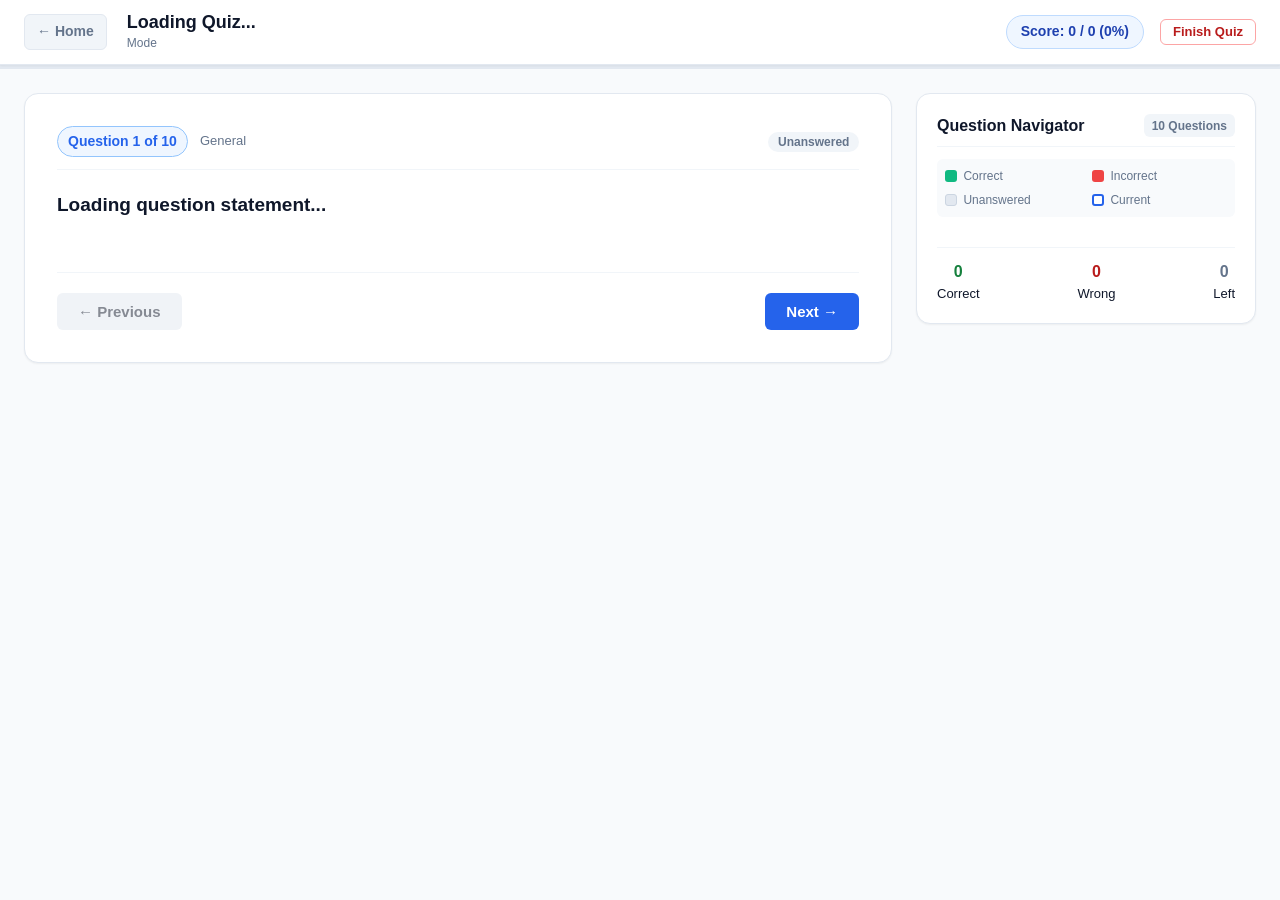
==== templates/quiz.html @ 2254aa16 "Initial commit of NPTEL Quizzer website" ====
<!DOCTYPE html>
<html lang="en">
<head>
  <meta charset="UTF-8">
  <meta name="viewport" content="width=device-width, initial-scale=1.0">
  <title>Quiz Session - NPTEL Quizzer</title>
  <link rel="stylesheet" href="/static/css/style.css">
</head>
<body class="quiz-body">
  <!-- Top Navigation Header -->
  <header class="quiz-header">
    <div class="quiz-header-container">
      <div class="quiz-header-left">
        <a href="/" id="btn-home-link" class="home-link" title="Return to Home">
          &larr; Home
        </a>
        <div class="quiz-title-group">
          <h1 id="quiz-title" class="quiz-title">Loading Quiz...</h1>
          <span id="quiz-subtitle" class="quiz-subtitle">Mode</span>
        </div>
      </div>

      <div class="quiz-header-right">
        <div class="score-chip" title="Live score of evaluated questions">
          Score: <span id="chip-score" class="score-val">0</span> / <span id="chip-total">0</span>
          (<span id="chip-pct">0%</span>)
        </div>
        <button id="btn-finish-early" class="btn btn-sm btn-outline-danger" title="Finish and see results now">
          Finish Quiz
        </button>
      </div>
    </div>
  </header>

  <!-- Progress Bar Container -->
  <div class="progress-bar-wrap">
    <div id="quiz-progress-bar" class="progress-bar-fill" style="width: 0%;"></div>
  </div>

  <main class="quiz-main-container">
    <!-- Active Quiz Area -->
    <div id="active-quiz-view" class="quiz-layout">
      <!-- Left Column: Question Area -->
      <section class="question-panel">
        <div class="question-meta-bar">
          <div class="meta-left">
            <span id="q-counter" class="q-counter-pill">Question 1 of 10</span>
            <span id="q-topic-tag" class="q-topic-tag">General</span>
          </div>
          <div class="meta-right">
            <span id="eval-status-pill" class="status-pill status-unanswered">Unanswered</span>
          </div>
        </div>

        <!-- Question Statement -->
        <div class="question-statement-box">
          <h2 id="q-statement" class="q-statement-text">Loading question statement...</h2>
        </div>

        <!-- Options Container -->
        <div id="options-container" class="options-container">
          <!-- Populated dynamically via JS -->
        </div>

        <!-- Feedback & Explanation Banner -->
        <div id="feedback-banner" class="feedback-banner" style="display: none;">
          <div class="feedback-icon" id="feedback-icon">✓</div>
          <div class="feedback-body">
            <div id="feedback-title" class="feedback-title">Correct!</div>
            <div id="feedback-text" class="feedback-text"></div>
          </div>
        </div>

        <!-- Question Action Buttons -->
        <div class="question-actions-bar">
          <button id="btn-prev-q" class="btn btn-secondary" disabled>
            &larr; Previous
          </button>
          
          <div class="action-btn-right">
            <button id="btn-action-primary" class="btn btn-primary">
              Next &rarr;
            </button>
          </div>
        </div>
      </section>

      <!-- Right Column: Navigation Grid Panel -->
      <aside class="navigator-panel">
        <div class="navigator-header">
          <h3>Question Navigator</h3>
          <span id="nav-count-label" class="nav-count-badge">10 Questions</span>
        </div>

        <!-- Color Legend -->
        <div class="nav-legend">
          <div class="legend-item"><span class="legend-dot dot-correct"></span> Correct</div>
          <div class="legend-item"><span class="legend-dot dot-incorrect"></span> Incorrect</div>
          <div class="legend-item"><span class="legend-dot dot-unanswered"></span> Unanswered</div>
          <div class="legend-item"><span class="legend-dot dot-active"></span> Current</div>
        </div>

        <!-- Scrollable Grid of Numbered Boxes -->
        <div id="nav-grid" class="nav-grid">
          <!-- Filled dynamically by JavaScript -->
        </div>

        <!-- Quick Summary Mini-Stats -->
        <div class="nav-summary-stats">
          <div class="mini-stat"><span id="mini-correct" class="text-success font-bold">0</span> Correct</div>
          <div class="mini-stat"><span id="mini-incorrect" class="text-danger font-bold">0</span> Wrong</div>
          <div class="mini-stat"><span id="mini-unanswered" class="text-muted font-bold">0</span> Left</div>
        </div>
      </aside>
    </div>

    <!-- Quiz Results Screen (Hidden initially) -->
    <div id="results-view" class="results-layout" style="display: none;">
      <div class="results-card">
        <div class="results-header">
          <div id="results-badge-icon" class="results-trophy">🎉</div>
          <h2 id="results-title">Quiz Completed!</h2>
          <p id="results-subtitle" class="results-subtitle">Here is how you performed on this practice quiz</p>
        </div>

        <!-- Big Score Display -->
        <div class="results-score-box">
          <div class="score-ring">
            <div id="res-score-pct" class="score-pct-text">0%</div>
            <div class="score-subtext">Accuracy</div>
          </div>
          <div class="score-fraction">
            Score: <strong id="res-score-num">0</strong> / <span id="res-score-denom">0</span>
          </div>
        </div>

        <!-- Metrics Grid -->
        <div class="results-stats-grid">
          <div class="res-stat-box">
            <div class="res-stat-val" id="res-total">0</div>
            <div class="res-stat-label">Total Questions</div>
          </div>
          <div class="res-stat-box stat-box-correct">
            <div class="res-stat-val text-success" id="res-correct">0</div>
            <div class="res-stat-label">Correct Answers</div>
          </div>
          <div class="res-stat-box stat-box-incorrect">
            <div class="res-stat-val text-danger" id="res-incorrect">0</div>
            <div class="res-stat-label">Incorrect Answers</div>
          </div>
          <div class="res-stat-box stat-box-unanswered">
            <div class="res-stat-val text-muted" id="res-unanswered">0</div>
            <div class="res-stat-label">Unanswered</div>
          </div>
        </div>

        <!-- Results Actions -->
        <div class="results-action-buttons">
          <button id="btn-toggle-review" class="btn btn-primary">
            📝 Review Answers
          </button>
          <button id="btn-restart-quiz" class="btn btn-secondary">
            🔄 Restart Quiz
          </button>
          <a href="/" class="btn btn-outline">
            🏠 Return to Home
          </a>
        </div>

        <!-- Comprehensive Review Panel (Toggled on button click) -->
        <div id="review-panel" class="review-panel" style="display: none;">
          <div class="review-panel-header">
            <h3>Detailed Question Breakdown</h3>
            <div class="review-filters">
              <button class="filter-btn active" data-filter="all">All</button>
              <button class="filter-btn" data-filter="wrong">Wrong Only</button>
              <button class="filter-btn" data-filter="unanswered">Unanswered</button>
              <button class="filter-btn" data-filter="correct">Correct</button>
            </div>
          </div>
          <div id="review-list" class="review-list">
            <!-- Populated via JS -->
          </div>
        </div>
      </div>
    </div>
  </main>

  <script src="/static/js/quiz.js"></script>
</body>
</html>
---- static/css/style.css ----
/* ============================================================
   NPTEL Quizzer - Clean, High-Contrast, Distraction-Free CSS
   ============================================================ */

:root {
  --bg-primary: #f8fafc;
  --bg-surface: #ffffff;
  --bg-elevated: #f1f5f9;
  
  --text-main: #0f172a;
  --text-muted: #64748b;
  --text-light: #94a3b8;
  
  --primary: #2563eb;
  --primary-hover: #1d4ed8;
  --primary-light: #eff6ff;
  --primary-border: #93c5fd;
  
  --success: #15803d;
  --success-bg: #f0fdf4;
  --success-border: #86efac;
  --success-dark: #166534;
  
  --danger: #b91c1c;
  --danger-bg: #fef2f2;
  --danger-border: #fca5a5;
  --danger-dark: #991b1b;
  
  --warning: #b45309;
  --warning-bg: #fffbeb;
  
  --neutral-box: #e2e8f0;
  --neutral-box-hover: #cbd5e1;
  --active-outline: #2563eb;
  
  --radius-sm: 6px;
  --radius-md: 10px;
  --radius-lg: 14px;
  --shadow-sm: 0 1px 2px 0 rgba(0, 0, 0, 0.05);
  --shadow-md: 0 4px 6px -1px rgba(0, 0, 0, 0.1), 0 2px 4px -2px rgba(0, 0, 0, 0.1);
  --shadow-lg: 0 10px 15px -3px rgba(0, 0, 0, 0.1), 0 4px 6px -4px rgba(0, 0, 0, 0.1);
  --font-family: -apple-system, BlinkMacSystemFont, "Segoe UI", Roboto, "Helvetica Neue", Arial, sans-serif;
}

*, *::before, *::after {
  box-sizing: border-box;
  margin: 0;
  padding: 0;
}

body {
  font-family: var(--font-family);
  background-color: var(--bg-primary);
  color: var(--text-main);
  line-height: 1.5;
  min-height: 100vh;
  display: flex;
  flex-direction: column;
}

/* ================= Header Styles ================= */
.app-header {
  background-color: var(--bg-surface);
  border-bottom: 1px solid #e2e8f0;
  box-shadow: var(--shadow-sm);
  position: sticky;
  top: 0;
  z-index: 50;
}

.header-container {
  max-width: 1200px;
  margin: 0 auto;
  padding: 0.875rem 1.5rem;
  display: flex;
  align-items: center;
  justify-content: space-between;
}

.logo-area {
  display: flex;
  align-items: center;
  gap: 0.875rem;
}

.logo-badge {
  background: linear-gradient(135deg, #1e3a8a, #2563eb);
  color: #ffffff;
  font-weight: 800;
  font-size: 1.125rem;
  padding: 0.35rem 0.75rem;
  border-radius: var(--radius-sm);
  letter-spacing: 0.05em;
}

.app-title {
  font-size: 1.25rem;
  font-weight: 700;
  color: var(--text-main);
  line-height: 1.2;
}

.app-subtitle {
  font-size: 0.8125rem;
  color: var(--text-muted);
}

.status-badge {
  display: inline-flex;
  align-items: center;
  gap: 0.5rem;
  background-color: #f1f5f9;
  border: 1px solid #cbd5e1;
  border-radius: 9999px;
  padding: 0.35rem 0.875rem;
  font-size: 0.8125rem;
  font-weight: 500;
  color: var(--text-muted);
}

.status-dot {
  width: 8px;
  height: 8px;
  border-radius: 50%;
  background-color: #10b981;
}

/* ================= Main Layout ================= */
.main-content {
  max-width: 1200px;
  margin: 0 auto;
  padding: 2rem 1.5rem;
  flex: 1;
  width: 100%;
}

/* Resume Banner */
.resume-card {
  background: linear-gradient(135deg, #eff6ff, #dbeafe);
  border: 1px solid #bfdbfe;
  border-radius: var(--radius-md);
  padding: 1.25rem 1.5rem;
  margin-bottom: 2rem;
  display: flex;
  align-items: center;
  justify-content: space-between;
  gap: 1rem;
  box-shadow: var(--shadow-sm);
}

.resume-info {
  display: flex;
  align-items: center;
  gap: 1rem;
}

.resume-icon {
  font-size: 2rem;
}

.resume-info h3 {
  font-size: 1.125rem;
  font-weight: 700;
  color: #1e3a8a;
  margin-bottom: 0.25rem;
}

.resume-info p {
  font-size: 0.875rem;
  color: #1e40af;
}

.resume-actions {
  display: flex;
  gap: 0.75rem;
}

/* Overview Stats Grid */
.stats-overview-grid {
  display: grid;
  grid-template-columns: repeat(auto-fit, minmax(260px, 1fr));
  gap: 1.25rem;
  margin-bottom: 2.5rem;
}

.stat-card {
  background: var(--bg-surface);
  border: 1px solid #e2e8f0;
  border-radius: var(--radius-md);
  padding: 1.25rem 1.5rem;
  box-shadow: var(--shadow-sm);
}

.stat-num {
  font-size: 2.25rem;
  font-weight: 800;
  color: var(--primary);
  line-height: 1;
  margin-bottom: 0.5rem;
}

.stat-label {
  font-weight: 600;
  font-size: 0.9375rem;
  color: var(--text-main);
}

.stat-sub {
  font-size: 0.8125rem;
  color: var(--text-muted);
  margin-top: 0.25rem;
}

/* Mode Sections */
.mode-section {
  background: var(--bg-surface);
  border: 1px solid #e2e8f0;
  border-radius: var(--radius-lg);
  padding: 1.75rem;
  margin-bottom: 2.5rem;
  box-shadow: var(--shadow-sm);
}

.section-header {
  margin-bottom: 1.5rem;
}

.mode-tag {
  display: inline-block;
  padding: 0.25rem 0.625rem;
  border-radius: 9999px;
  font-size: 0.6875rem;
  font-weight: 700;
  letter-spacing: 0.05em;
  margin-bottom: 0.5rem;
}

.mode-tag-a {
  background-color: #dbeafe;
  color: #1d4ed8;
}

.mode-tag-b {
  background-color: #fef3c7;
  color: #b45309;
}

.section-header h2 {
  font-size: 1.375rem;
  font-weight: 700;
  color: var(--text-main);
  margin-bottom: 0.35rem;
}

.section-desc {
  font-size: 0.9375rem;
  color: var(--text-muted);
}

/* Mode A: Weeks Grid */
.weeks-grid {
  display: grid;
  grid-template-columns: repeat(auto-fill, minmax(240px, 1fr));
  gap: 1rem;
}

.week-card {
  background: #ffffff;
  border: 1px solid #e2e8f0;
  border-radius: var(--radius-md);
  padding: 1.125rem;
  cursor: pointer;
  transition: all 0.2s ease;
  display: flex;
  flex-direction: column;
  justify-content: space-between;
}

.week-card:hover {
  border-color: var(--primary);
  box-shadow: var(--shadow-md);
  transform: translateY(-2px);
}

.week-card-header {
  display: flex;
  justify-content: space-between;
  align-items: center;
  margin-bottom: 0.75rem;
}

.week-badge {
  font-weight: 700;
  font-size: 1.0625rem;
  color: var(--text-main);
}

.q-count-badge {
  background-color: #f1f5f9;
  color: var(--text-muted);
  font-size: 0.75rem;
  font-weight: 600;
  padding: 0.2rem 0.5rem;
  border-radius: var(--radius-sm);
}

.week-preview {
  font-size: 0.8125rem;
  color: var(--text-muted);
  display: -webkit-box;
  -webkit-line-clamp: 2;
  -webkit-box-orient: vertical;
  overflow: hidden;
  margin-bottom: 1rem;
}

.week-card-footer {
  border-top: 1px solid #f1f5f9;
  padding-top: 0.75rem;
  text-align: right;
}

.start-btn-text {
  font-size: 0.875rem;
  font-weight: 600;
  color: var(--primary);
}

/* Mode B: PYQ Options Grid */
.pyq-options-grid {
  display: grid;
  grid-template-columns: repeat(auto-fit, minmax(230px, 1fr));
  gap: 1.25rem;
}

.pyq-card {
  background: #ffffff;
  border: 2px solid #e2e8f0;
  border-radius: var(--radius-md);
  padding: 1.5rem;
  text-align: center;
  cursor: pointer;
  transition: all 0.2s ease;
  position: relative;
  display: flex;
  flex-direction: column;
}

.pyq-card:hover {
  border-color: var(--primary);
  box-shadow: var(--shadow-md);
  transform: translateY(-3px);
}

.pyq-card.featured {
  border-color: #10b981;
  background: linear-gradient(180deg, #f0fdf4 0%, #ffffff 100%);
}

.featured-badge {
  position: absolute;
  top: -10px;
  right: 15px;
  background-color: #059669;
  color: #ffffff;
  font-size: 0.6875rem;
  font-weight: 800;
  padding: 0.2rem 0.6rem;
  border-radius: 9999px;
  letter-spacing: 0.05em;
}

.pyq-card-icon {
  font-size: 2.25rem;
  margin-bottom: 0.5rem;
}

.pyq-card h3 {
  font-size: 1.25rem;
  font-weight: 700;
  color: var(--text-main);
  margin-bottom: 0.25rem;
}

.pyq-meta {
  font-size: 0.8125rem;
  font-weight: 600;
  color: var(--text-muted);
  margin-bottom: 0.75rem;
}

.pyq-info {
  font-size: 0.8125rem;
  color: var(--text-muted);
  margin-bottom: 1.25rem;
  flex-grow: 1;
}

/* ================= Buttons ================= */
.btn {
  display: inline-flex;
  align-items: center;
  justify-content: center;
  padding: 0.625rem 1.25rem;
  font-size: 0.9375rem;
  font-weight: 600;
  border-radius: var(--radius-sm);
  border: 1px solid transparent;
  cursor: pointer;
  transition: all 0.15s ease;
  text-decoration: none;
  line-height: 1;
  font-family: inherit;
}

.btn:disabled {
  opacity: 0.5;
  cursor: not-allowed;
}

.btn-primary {
  background-color: var(--primary);
  color: #ffffff;
}

.btn-primary:hover:not(:disabled) {
  background-color: var(--primary-hover);
}

.btn-secondary {
  background-color: #e2e8f0;
  color: var(--text-main);
}

.btn-secondary:hover:not(:disabled) {
  background-color: #cbd5e1;
}

.btn-success {
  background-color: #059669;
  color: #ffffff;
}

.btn-success:hover:not(:disabled) {
  background-color: #047857;
}

.btn-outline {
  background-color: transparent;
  border-color: #cbd5e1;
  color: var(--text-main);
}

.btn-outline:hover:not(:disabled) {
  background-color: #f1f5f9;
}

.btn-outline-danger {
  background-color: transparent;
  border-color: #fca5a5;
  color: var(--danger);
}

.btn-outline-danger:hover:not(:disabled) {
  background-color: #fef2f2;
}

.btn-block {
  width: 100%;
}

.btn-sm {
  padding: 0.35rem 0.75rem;
  font-size: 0.8125rem;
}

/* ================= QUIZ INTERFACE ================= */
.quiz-body {
  background-color: #f8fafc;
}

.quiz-header {
  background-color: var(--bg-surface);
  border-bottom: 1px solid #e2e8f0;
  position: sticky;
  top: 0;
  z-index: 50;
  box-shadow: var(--shadow-sm);
}

.quiz-header-container {
  max-width: 1350px;
  margin: 0 auto;
  padding: 0.75rem 1.5rem;
  display: flex;
  align-items: center;
  justify-content: space-between;
  gap: 1rem;
}

.quiz-header-left {
  display: flex;
  align-items: center;
  gap: 1.25rem;
}

.home-link {
  text-decoration: none;
  font-weight: 600;
  font-size: 0.875rem;
  color: var(--text-muted);
  padding: 0.4rem 0.75rem;
  border-radius: var(--radius-sm);
  background-color: #f1f5f9;
  border: 1px solid #e2e8f0;
  transition: all 0.15s ease;
}

.home-link:hover {
  background-color: #e2e8f0;
  color: var(--text-main);
}

.quiz-title-group {
  display: flex;
  flex-direction: column;
}

.quiz-title {
  font-size: 1.125rem;
  font-weight: 700;
  color: var(--text-main);
  line-height: 1.2;
}

.quiz-subtitle {
  font-size: 0.75rem;
  color: var(--text-muted);
}

.quiz-header-right {
  display: flex;
  align-items: center;
  gap: 1rem;
}

.score-chip {
  background-color: #eff6ff;
  border: 1px solid #bfdbfe;
  color: #1e40af;
  font-weight: 600;
  font-size: 0.875rem;
  padding: 0.35rem 0.875rem;
  border-radius: 9999px;
}

.progress-bar-wrap {
  width: 100%;
  height: 4px;
  background-color: #e2e8f0;
  overflow: hidden;
}

.progress-bar-fill {
  height: 100%;
  background: linear-gradient(90deg, #2563eb, #3b82f6);
  transition: width 0.3s ease;
}

/* Quiz Main Layout */
.quiz-main-container {
  max-width: 1350px;
  margin: 0 auto;
  padding: 1.5rem;
  width: 100%;
  flex: 1;
}

.quiz-layout {
  display: grid;
  grid-template-columns: 1fr 340px;
  gap: 1.5rem;
  align-items: start;
}

/* Question Area */
.question-panel {
  background-color: var(--bg-surface);
  border: 1px solid #e2e8f0;
  border-radius: var(--radius-lg);
  padding: 2rem;
  box-shadow: var(--shadow-sm);
}

.question-meta-bar {
  display: flex;
  justify-content: space-between;
  align-items: center;
  margin-bottom: 1.25rem;
  padding-bottom: 0.75rem;
  border-bottom: 1px solid #f1f5f9;
}

.meta-left {
  display: flex;
  align-items: center;
  gap: 0.75rem;
}

.q-counter-pill {
  font-weight: 700;
  font-size: 0.875rem;
  color: var(--primary);
  background-color: var(--primary-light);
  border: 1px solid var(--primary-border);
  padding: 0.25rem 0.625rem;
  border-radius: 9999px;
}

.q-topic-tag {
  font-size: 0.8125rem;
  color: var(--text-muted);
  max-width: 380px;
  white-space: nowrap;
  overflow: hidden;
  text-overflow: ellipsis;
}

.status-pill {
  font-size: 0.75rem;
  font-weight: 700;
  padding: 0.2rem 0.6rem;
  border-radius: 9999px;
}

.status-unanswered {
  background-color: #f1f5f9;
  color: var(--text-muted);
}

.status-correct {
  background-color: var(--success-bg);
  color: var(--success-dark);
  border: 1px solid var(--success-border);
}

.status-incorrect {
  background-color: var(--danger-bg);
  color: var(--danger-dark);
  border: 1px solid var(--danger-border);
}

.question-statement-box {
  margin-bottom: 1.75rem;
}

.q-statement-text {
  font-size: 1.1875rem;
  font-weight: 600;
  color: var(--text-main);
  line-height: 1.6;
}

/* Options */
.options-container {
  display: flex;
  flex-direction: column;
  gap: 0.875rem;
  margin-bottom: 1.5rem;
}

.option-item {
  display: flex;
  align-items: flex-start;
  gap: 1rem;
  padding: 1rem 1.25rem;
  background-color: #ffffff;
  border: 2px solid #e2e8f0;
  border-radius: var(--radius-md);
  cursor: pointer;
  transition: all 0.15s ease;
  user-select: none;
}

.option-item:hover:not(.evaluated) {
  border-color: #94a3b8;
  background-color: #f8fafc;
}

/* Selected state before evaluation */
.option-item.selected:not(.evaluated) {
  border-color: var(--primary);
  background-color: var(--primary-light);
}

/* Evaluated states */
.option-item.eval-correct {
  border-color: var(--success) !important;
  background-color: var(--success-bg) !important;
}

.option-item.eval-wrong-selected {
  border-color: var(--danger) !important;
  background-color: var(--danger-bg) !important;
}

.option-badge {
  display: flex;
  align-items: center;
  justify-content: center;
  width: 32px;
  height: 32px;
  border-radius: 50%;
  background-color: #f1f5f9;
  border: 1px solid #cbd5e1;
  font-weight: 700;
  font-size: 0.9375rem;
  color: var(--text-main);
  flex-shrink: 0;
  transition: all 0.15s ease;
}

.option-item.selected .option-badge {
  background-color: var(--primary);
  border-color: var(--primary);
  color: #ffffff;
}

.option-item.eval-correct .option-badge {
  background-color: var(--success);
  border-color: var(--success);
  color: #ffffff;
}

.option-item.eval-wrong-selected .option-badge {
  background-color: var(--danger);
  border-color: var(--danger);
  color: #ffffff;
}

.option-text {
  font-size: 1rem;
  color: var(--text-main);
  line-height: 1.5;
  padding-top: 0.2rem;
  flex: 1;
}

/* Feedback Banner */
.feedback-banner {
  display: flex;
  align-items: flex-start;
  gap: 1rem;
  padding: 1rem 1.25rem;
  border-radius: var(--radius-md);
  margin-bottom: 1.5rem;
}

.feedback-banner.correct {
  background-color: var(--success-bg);
  border: 1px solid var(--success-border);
  color: var(--success-dark);
}

.feedback-banner.incorrect {
  background-color: var(--danger-bg);
  border: 1px solid var(--danger-border);
  color: var(--danger-dark);
}

.feedback-icon {
  font-size: 1.5rem;
  font-weight: 800;
  line-height: 1;
}

.feedback-title {
  font-weight: 700;
  font-size: 1rem;
  margin-bottom: 0.25rem;
}

.feedback-text {
  font-size: 0.9375rem;
  line-height: 1.4;
}

.auto-advance-note {
  display: inline-block;
  margin-top: 0.5rem;
  padding: 0.25rem 0.6rem;
  background-color: rgba(0, 0, 0, 0.06);
  border-radius: var(--radius-sm);
  font-size: 0.8125rem;
  font-weight: 600;
  letter-spacing: 0.01em;
  animation: pulse-note 1.5s infinite;
}

@keyframes pulse-note {
  0% { opacity: 0.8; }
  50% { opacity: 1; }
  100% { opacity: 0.8; }
}

/* Question Action Buttons Bar */
.question-actions-bar {
  display: flex;
  justify-content: space-between;
  align-items: center;
  border-top: 1px solid #f1f5f9;
  padding-top: 1.25rem;
}

.action-btn-right {
  display: flex;
  gap: 0.75rem;
}

/* ================= QUESTION NAVIGATOR (Right Panel) ================= */
.navigator-panel {
  background-color: var(--bg-surface);
  border: 1px solid #e2e8f0;
  border-radius: var(--radius-lg);
  padding: 1.25rem;
  box-shadow: var(--shadow-sm);
  position: sticky;
  top: 70px;
  max-height: calc(100vh - 90px);
  display: flex;
  flex-direction: column;
}

.navigator-header {
  display: flex;
  justify-content: space-between;
  align-items: center;
  margin-bottom: 0.75rem;
  padding-bottom: 0.5rem;
  border-bottom: 1px solid #f1f5f9;
}

.navigator-header h3 {
  font-size: 1rem;
  font-weight: 700;
  color: var(--text-main);
}

.nav-count-badge {
  font-size: 0.75rem;
  font-weight: 600;
  background-color: #f1f5f9;
  padding: 0.15rem 0.5rem;
  border-radius: var(--radius-sm);
  color: var(--text-muted);
}

/* Legend */
.nav-legend {
  display: grid;
  grid-template-columns: 1fr 1fr;
  gap: 0.4rem 0.75rem;
  font-size: 0.75rem;
  color: var(--text-muted);
  margin-bottom: 0.875rem;
  padding: 0.5rem;
  background-color: #f8fafc;
  border-radius: var(--radius-sm);
}

.legend-item {
  display: flex;
  align-items: center;
  gap: 0.4rem;
}

.legend-dot {
  width: 12px;
  height: 12px;
  border-radius: 3px;
  flex-shrink: 0;
}

.dot-correct {
  background-color: #10b981;
}

.dot-incorrect {
  background-color: #ef4444;
}

.dot-unanswered {
  background-color: var(--neutral-box);
  border: 1px solid #cbd5e1;
}

.dot-active {
  background-color: #ffffff;
  border: 2px solid var(--primary);
}

/* Navigation Grid */
.nav-grid {
  display: grid;
  grid-template-columns: repeat(5, 1fr);
  gap: 0.5rem;
  overflow-y: auto;
  padding-right: 0.25rem;
  max-height: 400px;
  margin-bottom: 1rem;
}

/* Grid Box Item */
.nav-box {
  aspect-ratio: 1;
  display: flex;
  align-items: center;
  justify-content: center;
  font-size: 0.875rem;
  font-weight: 700;
  border-radius: var(--radius-sm);
  cursor: pointer;
  transition: transform 0.1s ease, box-shadow 0.1s ease;
  user-select: none;
  background-color: var(--neutral-box);
  color: var(--text-main);
  border: 1px solid transparent;
}

.nav-box:hover {
  transform: scale(1.05);
}

/* Colors for Nav Boxes */
.nav-box.status-correct {
  background-color: #10b981 !important;
  color: #ffffff !important;
  border-color: #059669 !important;
}

.nav-box.status-incorrect {
  background-color: #ef4444 !important;
  color: #ffffff !important;
  border-color: #dc2626 !important;
}

.nav-box.status-unanswered {
  background-color: var(--neutral-box);
  color: var(--text-main);
  border-color: #cbd5e1;
}

/* Current Active Box Indicator (Must NOT overwrite red/green background) */
.nav-box.active-current {
  outline: 3px solid var(--active-outline) !important;
  outline-offset: 2px !important;
  font-weight: 900;
  box-shadow: 0 0 0 4px rgba(37, 99, 235, 0.25);
  z-index: 2;
}

/* Mini Stats at bottom of navigator */
.nav-summary-stats {
  border-top: 1px solid #f1f5f9;
  padding-top: 0.75rem;
  display: flex;
  justify-content: space-between;
  font-size: 0.8125rem;
}

.mini-stat {
  display: flex;
  flex-direction: column;
  align-items: center;
}

.font-bold {
  font-weight: 700;
  font-size: 1rem;
}

/* ================= RESULTS VIEW ================= */
.results-layout {
  max-width: 900px;
  margin: 0 auto;
}

.results-card {
  background-color: var(--bg-surface);
  border: 1px solid #e2e8f0;
  border-radius: var(--radius-lg);
  padding: 2.5rem;
  box-shadow: var(--shadow-md);
  text-align: center;
}

.results-trophy {
  font-size: 3.5rem;
  margin-bottom: 0.75rem;
}

.results-header h2 {
  font-size: 1.875rem;
  font-weight: 800;
  color: var(--text-main);
  margin-bottom: 0.25rem;
}

.results-subtitle {
  font-size: 0.9375rem;
  color: var(--text-muted);
  margin-bottom: 2rem;
}

.results-score-box {
  background: linear-gradient(135deg, #f8fafc, #eff6ff);
  border: 1px solid #bfdbfe;
  border-radius: var(--radius-md);
  padding: 1.75rem;
  margin-bottom: 2rem;
  display: inline-flex;
  flex-direction: column;
  align-items: center;
  min-width: 280px;
}

.score-pct-text {
  font-size: 3rem;
  font-weight: 900;
  color: var(--primary);
  line-height: 1;
}

.score-subtext {
  font-size: 0.875rem;
  color: var(--text-muted);
  font-weight: 600;
  margin-top: 0.25rem;
}

.score-fraction {
  margin-top: 0.75rem;
  font-size: 1.125rem;
  color: var(--text-main);
}

.score-fraction strong {
  font-size: 1.375rem;
  color: var(--primary);
}

.results-stats-grid {
  display: grid;
  grid-template-columns: repeat(4, 1fr);
  gap: 1rem;
  margin-bottom: 2rem;
}

.res-stat-box {
  background-color: #f8fafc;
  border: 1px solid #e2e8f0;
  border-radius: var(--radius-md);
  padding: 1rem;
}

.res-stat-val {
  font-size: 1.75rem;
  font-weight: 800;
  margin-bottom: 0.25rem;
}

.res-stat-label {
  font-size: 0.8125rem;
  font-weight: 600;
  color: var(--text-muted);
}

.stat-box-correct {
  border-color: var(--success-border);
  background-color: var(--success-bg);
}

.stat-box-incorrect {
  border-color: var(--danger-border);
  background-color: var(--danger-bg);
}

.results-action-buttons {
  display: flex;
  justify-content: center;
  gap: 1rem;
  margin-bottom: 2.5rem;
  flex-wrap: wrap;
}

/* Review Panel */
.review-panel {
  text-align: left;
  border-top: 2px solid #e2e8f0;
  padding-top: 2rem;
  margin-top: 1rem;
}

.review-panel-header {
  display: flex;
  justify-content: space-between;
  align-items: center;
  margin-bottom: 1.5rem;
  flex-wrap: wrap;
  gap: 1rem;
}

.review-panel-header h3 {
  font-size: 1.25rem;
  font-weight: 700;
}

.review-filters {
  display: flex;
  gap: 0.5rem;
}

.filter-btn {
  background-color: #f1f5f9;
  border: 1px solid #cbd5e1;
  padding: 0.35rem 0.75rem;
  border-radius: var(--radius-sm);
  font-size: 0.8125rem;
  font-weight: 600;
  cursor: pointer;
  color: var(--text-muted);
  font-family: inherit;
}

.filter-btn.active {
  background-color: var(--primary);
  color: #ffffff;
  border-color: var(--primary);
}

.review-list {
  display: flex;
  flex-direction: column;
  gap: 1.25rem;
}

.review-item-card {
  background-color: #ffffff;
  border: 1px solid #e2e8f0;
  border-radius: var(--radius-md);
  padding: 1.25rem 1.5rem;
  box-shadow: var(--shadow-sm);
}

.review-item-card.is-correct {
  border-left: 5px solid var(--success);
}

.review-item-card.is-incorrect {
  border-left: 5px solid var(--danger);
}

.review-item-card.is-unanswered {
  border-left: 5px solid #94a3b8;
}

.review-card-top {
  display: flex;
  justify-content: space-between;
  align-items: center;
  margin-bottom: 0.75rem;
}

.review-q-num {
  font-weight: 700;
  font-size: 0.875rem;
  color: var(--text-muted);
}

.review-card-question {
  font-weight: 600;
  font-size: 1rem;
  margin-bottom: 1rem;
  line-height: 1.5;
}

.review-options-list {
  display: flex;
  flex-direction: column;
  gap: 0.5rem;
  margin-bottom: 1rem;
}

.review-opt {
  display: flex;
  align-items: center;
  gap: 0.75rem;
  padding: 0.5rem 0.75rem;
  border-radius: var(--radius-sm);
  font-size: 0.9375rem;
  background-color: #f8fafc;
  border: 1px solid #e2e8f0;
}

.review-opt.user-correct {
  background-color: var(--success-bg);
  border-color: var(--success-border);
  font-weight: 600;
}

.review-opt.user-wrong {
  background-color: var(--danger-bg);
  border-color: var(--danger-border);
  font-weight: 600;
}

.review-opt.actual-correct {
  border-color: var(--success);
  background-color: var(--success-bg);
  font-weight: 600;
}

.review-explanation {
  background-color: #f8fafc;
  border-left: 3px solid var(--primary);
  padding: 0.5rem 0.75rem;
  font-size: 0.875rem;
  color: var(--text-muted);
  border-radius: 0 var(--radius-sm) var(--radius-sm) 0;
}

/* ================= Footer ================= */
.app-footer {
  background-color: var(--bg-surface);
  border-top: 1px solid #e2e8f0;
  padding: 1.25rem 1.5rem;
  margin-top: auto;
  text-align: center;
}

.footer-container p {
  font-size: 0.8125rem;
  color: var(--text-muted);
}

/* Utility text colors */
.text-success { color: var(--success) !important; }
.text-danger { color: var(--danger) !important; }
.text-muted { color: var(--text-muted) !important; }

/* Responsive adjustments */
@media (max-width: 900px) {
  .quiz-layout {
    grid-template-columns: 1fr;
  }
  .navigator-panel {
    position: static;
    max-height: none;
  }
  .nav-grid {
    grid-template-columns: repeat(10, 1fr);
  }
  .results-stats-grid {
    grid-template-columns: repeat(2, 1fr);
  }
}

@media (max-width: 600px) {
  .header-container, .quiz-header-container {
    flex-direction: column;
    align-items: flex-start;
  }
  .nav-grid {
    grid-template-columns: repeat(5, 1fr);
  }
  .results-action-buttons {
    flex-direction: column;
  }
  .results-action-buttons .btn {
    width: 100%;
  }
}
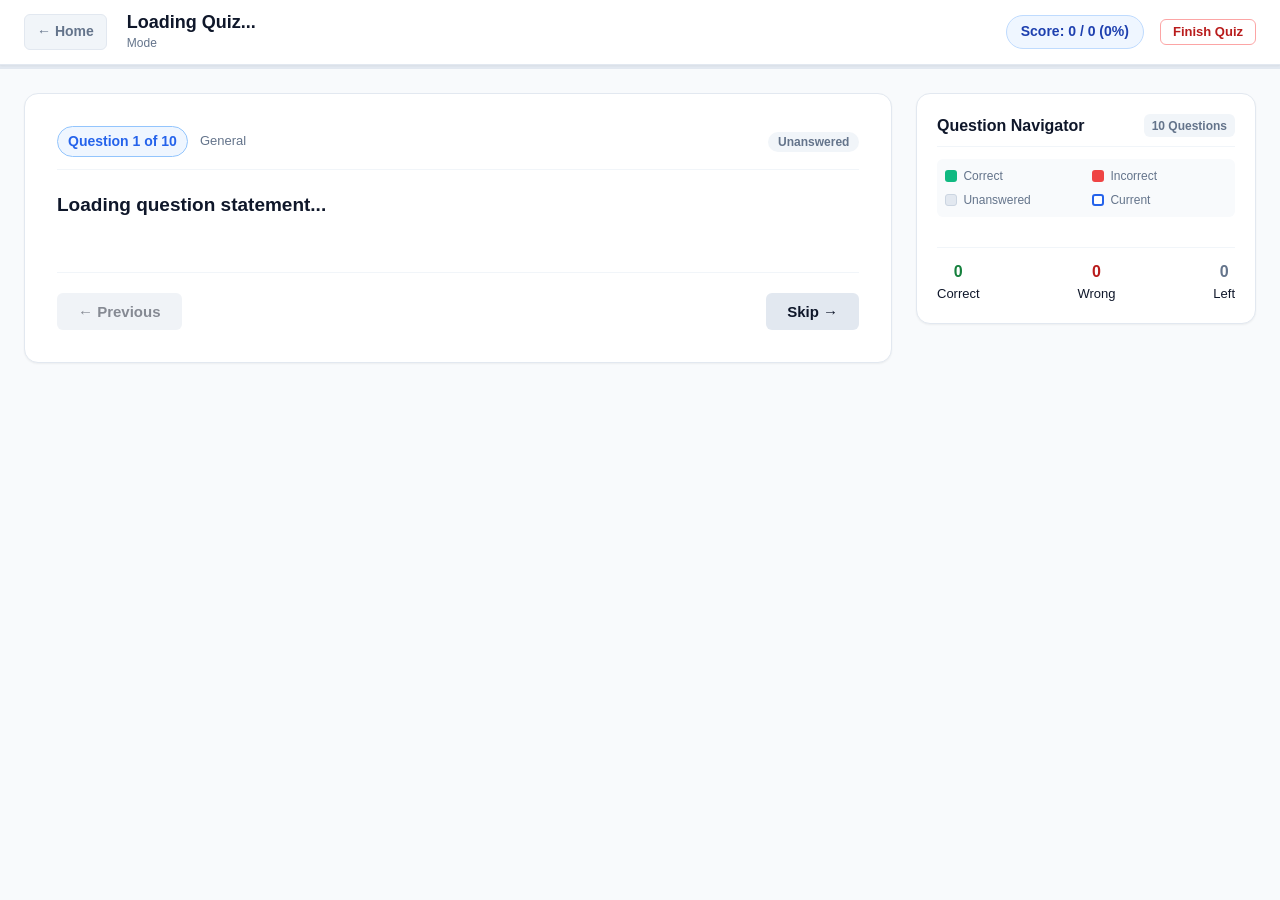
==== commit 069acca6: "Instant option evaluation on click with 2s auto-advance and Skip button" ====
--- a/templates/quiz.html
+++ b/templates/quiz.html
@@ -78,8 +78,8 @@
           </button>
           
           <div class="action-btn-right">
-            <button id="btn-action-primary" class="btn btn-primary">
-              Next &rarr;
+            <button id="btn-action-primary" class="btn btn-secondary">
+              Skip &rarr;
             </button>
           </div>
         </div>
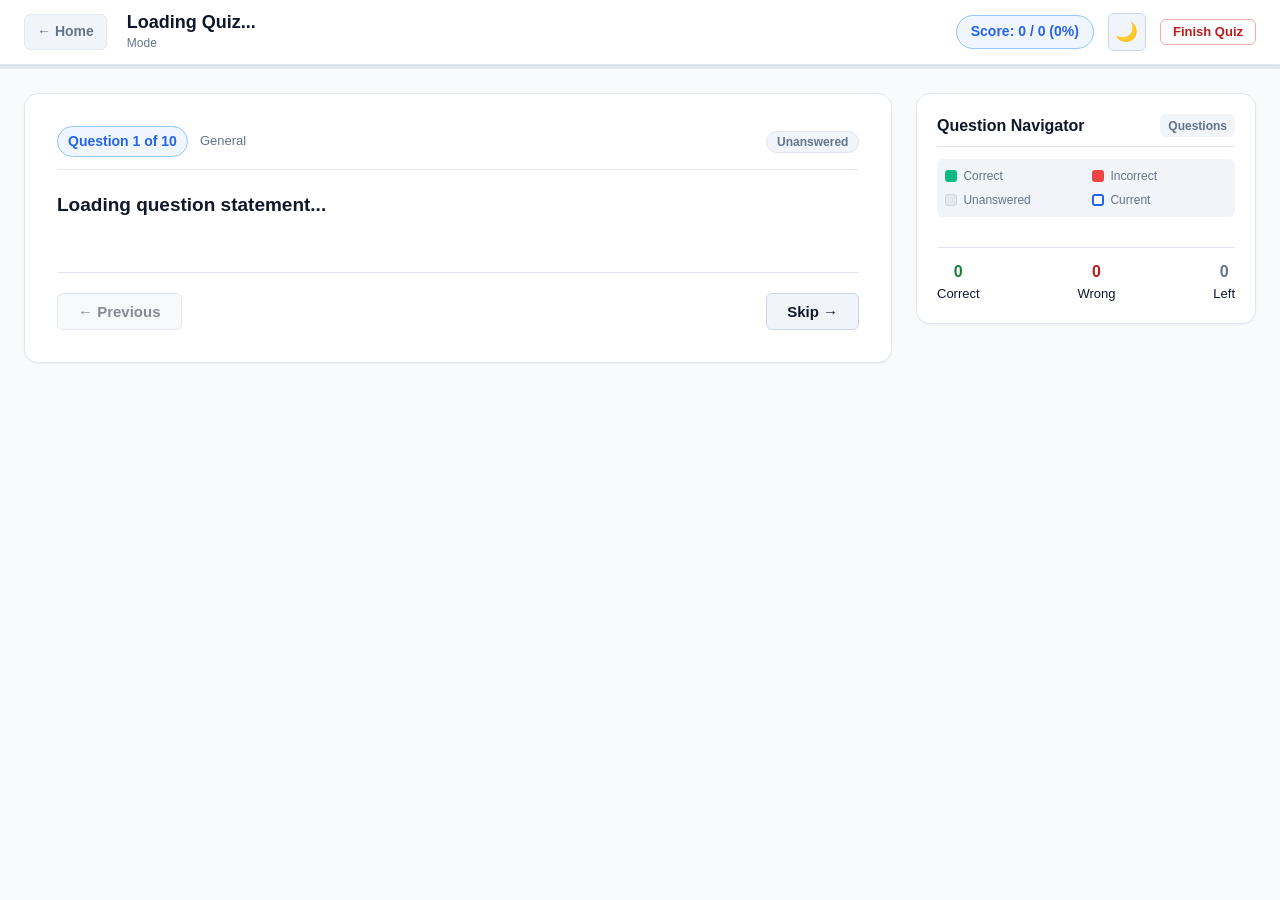
==== commit 3a1b5cb1: "UI updates, theme toggle, new question banks, and Week 0-12 practice mode with shuffle controls" ====
--- a/templates/quiz.html
+++ b/templates/quiz.html
@@ -4,7 +4,15 @@
   <meta charset="UTF-8">
   <meta name="viewport" content="width=device-width, initial-scale=1.0">
   <title>Quiz Session - NPTEL Quizzer</title>
-  <link rel="stylesheet" href="/static/css/style.css">
+  <script>
+    (function() {
+      const savedTheme = localStorage.getItem('nptel_theme');
+      const systemDark = window.matchMedia && window.matchMedia('(prefers-color-scheme: dark)').matches;
+      const theme = savedTheme || (systemDark ? 'dark' : 'light');
+      document.documentElement.setAttribute('data-theme', theme);
+    })();
+  </script>
+  <link rel="stylesheet" href="/static/css/style.css?v=3.0">
 </head>
 <body class="quiz-body">
   <!-- Top Navigation Header -->
@@ -25,6 +33,10 @@
           Score: <span id="chip-score" class="score-val">0</span> / <span id="chip-total">0</span>
           (<span id="chip-pct">0%</span>)
         </div>
+        <button id="theme-toggle-btn" class="theme-toggle-btn" aria-label="Toggle theme" title="Toggle dark/light mode">
+          <span class="theme-icon sun-icon">☀️</span>
+          <span class="theme-icon moon-icon">🌙</span>
+        </button>
         <button id="btn-finish-early" class="btn btn-sm btn-outline-danger" title="Finish and see results now">
           Finish Quiz
         </button>
@@ -89,7 +101,7 @@
       <aside class="navigator-panel">
         <div class="navigator-header">
           <h3>Question Navigator</h3>
-          <span id="nav-count-label" class="nav-count-badge">10 Questions</span>
+          <span id="nav-count-label" class="nav-count-badge">Questions</span>
         </div>
 
         <!-- Color Legend -->
@@ -186,6 +198,6 @@
     </div>
   </main>
 
-  <script src="/static/js/quiz.js"></script>
+  <script src="/static/js/quiz.js?v=3.0"></script>
 </body>
 </html>
--- a/static/css/style.css
+++ b/static/css/style.css
@@ -1,5 +1,6 @@
 /* ============================================================
    NPTEL Quizzer - Clean, High-Contrast, Distraction-Free CSS
+   Supports Light & Dark Themes
    ============================================================ */
 
 :root {
@@ -10,6 +11,9 @@
   --text-main: #0f172a;
   --text-muted: #64748b;
   --text-light: #94a3b8;
+  
+  --border-color: #e2e8f0;
+  --border-subtle: #cbd5e1;
   
   --primary: #2563eb;
   --primary-hover: #1d4ed8;
@@ -42,6 +46,46 @@
   --font-family: -apple-system, BlinkMacSystemFont, "Segoe UI", Roboto, "Helvetica Neue", Arial, sans-serif;
 }
 
+/* Dark Mode Color System */
+[data-theme="dark"] {
+  --bg-primary: #0b1120;
+  --bg-surface: #1e293b;
+  --bg-elevated: #334155;
+  
+  --text-main: #f8fafc;
+  --text-muted: #94a3b8;
+  --text-light: #64748b;
+  
+  --border-color: #334155;
+  --border-subtle: #475569;
+  
+  --primary: #3b82f6;
+  --primary-hover: #60a5fa;
+  --primary-light: #172554;
+  --primary-border: #1d4ed8;
+  
+  --success: #22c55e;
+  --success-bg: #052e16;
+  --success-border: #166534;
+  --success-dark: #4ade80;
+  
+  --danger: #ef4444;
+  --danger-bg: #450a0a;
+  --danger-border: #991b1b;
+  --danger-dark: #f87171;
+  
+  --warning: #f59e0b;
+  --warning-bg: #451a03;
+  
+  --neutral-box: #334155;
+  --neutral-box-hover: #475569;
+  --active-outline: #60a5fa;
+  
+  --shadow-sm: 0 1px 2px 0 rgba(0, 0, 0, 0.3);
+  --shadow-md: 0 4px 6px -1px rgba(0, 0, 0, 0.4), 0 2px 4px -2px rgba(0, 0, 0, 0.3);
+  --shadow-lg: 0 10px 15px -3px rgba(0, 0, 0, 0.5), 0 4px 6px -4px rgba(0, 0, 0, 0.4);
+}
+
 *, *::before, *::after {
   box-sizing: border-box;
   margin: 0;
@@ -56,16 +100,18 @@
   min-height: 100vh;
   display: flex;
   flex-direction: column;
+  transition: background-color 0.2s ease, color 0.2s ease;
 }
 
 /* ================= Header Styles ================= */
 .app-header {
   background-color: var(--bg-surface);
-  border-bottom: 1px solid #e2e8f0;
+  border-bottom: 1px solid var(--border-color);
   box-shadow: var(--shadow-sm);
   position: sticky;
   top: 0;
   z-index: 50;
+  transition: background-color 0.2s ease, border-color 0.2s ease;
 }
 
 .header-container {
@@ -105,24 +151,49 @@
   color: var(--text-muted);
 }
 
-.status-badge {
+/* Theme Toggle Button */
+.header-actions {
+  display: flex;
+  align-items: center;
+  gap: 0.75rem;
+}
+
+.theme-toggle-btn {
   display: inline-flex;
   align-items: center;
-  gap: 0.5rem;
-  background-color: #f1f5f9;
-  border: 1px solid #cbd5e1;
-  border-radius: 9999px;
-  padding: 0.35rem 0.875rem;
-  font-size: 0.8125rem;
-  font-weight: 500;
-  color: var(--text-muted);
-}
-
-.status-dot {
-  width: 8px;
-  height: 8px;
-  border-radius: 50%;
-  background-color: #10b981;
+  justify-content: center;
+  width: 38px;
+  height: 38px;
+  border-radius: var(--radius-sm);
+  background-color: var(--bg-elevated);
+  border: 1px solid var(--border-subtle);
+  color: var(--text-main);
+  cursor: pointer;
+  font-size: 1.15rem;
+  transition: all 0.2s ease;
+  user-select: none;
+}
+
+.theme-toggle-btn:hover {
+  border-color: var(--primary);
+  transform: translateY(-1px);
+  box-shadow: var(--shadow-sm);
+}
+
+.theme-toggle-btn .sun-icon {
+  display: none;
+}
+
+.theme-toggle-btn .moon-icon {
+  display: inline-block;
+}
+
+[data-theme="dark"] .theme-toggle-btn .sun-icon {
+  display: inline-block;
+}
+
+[data-theme="dark"] .theme-toggle-btn .moon-icon {
+  display: none;
 }
 
 /* ================= Main Layout ================= */
@@ -148,6 +219,11 @@
   box-shadow: var(--shadow-sm);
 }
 
+[data-theme="dark"] .resume-card {
+  background: linear-gradient(135deg, #172554, #1e293b);
+  border-color: #1e3a8a;
+}
+
 .resume-info {
   display: flex;
   align-items: center;
@@ -163,6 +239,10 @@
   font-weight: 700;
   color: #1e3a8a;
   margin-bottom: 0.25rem;
+}
+
+[data-theme="dark"] .resume-info h3 {
+  color: #93c5fd;
 }
 
 .resume-info p {
@@ -170,6 +250,10 @@
   color: #1e40af;
 }
 
+[data-theme="dark"] .resume-info p {
+  color: #cbd5e1;
+}
+
 .resume-actions {
   display: flex;
   gap: 0.75rem;
@@ -178,17 +262,23 @@
 /* Overview Stats Grid */
 .stats-overview-grid {
   display: grid;
-  grid-template-columns: repeat(auto-fit, minmax(260px, 1fr));
+  grid-template-columns: repeat(auto-fit, minmax(240px, 1fr));
   gap: 1.25rem;
   margin-bottom: 2.5rem;
 }
 
 .stat-card {
   background: var(--bg-surface);
-  border: 1px solid #e2e8f0;
+  border: 1px solid var(--border-color);
   border-radius: var(--radius-md);
   padding: 1.25rem 1.5rem;
   box-shadow: var(--shadow-sm);
+  transition: all 0.2s ease;
+}
+
+.stat-card:hover {
+  border-color: var(--primary);
+  transform: translateY(-2px);
 }
 
 .stat-num {
@@ -214,11 +304,12 @@
 /* Mode Sections */
 .mode-section {
   background: var(--bg-surface);
-  border: 1px solid #e2e8f0;
+  border: 1px solid var(--border-color);
   border-radius: var(--radius-lg);
   padding: 1.75rem;
   margin-bottom: 2.5rem;
   box-shadow: var(--shadow-sm);
+  transition: background-color 0.2s ease, border-color 0.2s ease;
 }
 
 .section-header {
@@ -240,11 +331,31 @@
   color: #1d4ed8;
 }
 
+[data-theme="dark"] .mode-tag-a {
+  background-color: #1e3a8a;
+  color: #93c5fd;
+}
+
 .mode-tag-b {
   background-color: #fef3c7;
   color: #b45309;
 }
 
+[data-theme="dark"] .mode-tag-b {
+  background-color: #78350f;
+  color: #fde68a;
+}
+
+.mode-tag-c {
+  background-color: #ede9fe;
+  color: #6d28d9;
+}
+
+[data-theme="dark"] .mode-tag-c {
+  background-color: #4c1d95;
+  color: #ddd6fe;
+}
+
 .section-header h2 {
   font-size: 1.375rem;
   font-weight: 700;
@@ -255,6 +366,66 @@
 .section-desc {
   font-size: 0.9375rem;
   color: var(--text-muted);
+}
+
+/* ================= Prominent Practice All Banner ================= */
+.featured-practice-card {
+  background: linear-gradient(135deg, #eff6ff 0%, #e0e7ff 100%);
+  border: 2px solid #3b82f6;
+  border-radius: var(--radius-lg);
+  padding: 1.5rem 1.75rem;
+  margin-bottom: 1.75rem;
+  display: flex;
+  align-items: center;
+  justify-content: space-between;
+  gap: 1.5rem;
+  box-shadow: var(--shadow-md);
+  position: relative;
+  transition: all 0.2s ease;
+}
+
+[data-theme="dark"] .featured-practice-card {
+  background: linear-gradient(135deg, #1e293b 0%, #172554 100%);
+  border-color: #2563eb;
+}
+
+.featured-practice-card:hover {
+  transform: translateY(-2px);
+  box-shadow: var(--shadow-lg);
+}
+
+.featured-card-content {
+  flex: 1;
+}
+
+.featured-banner-badge {
+  display: inline-block;
+  background-color: #2563eb;
+  color: #ffffff;
+  font-size: 0.6875rem;
+  font-weight: 800;
+  letter-spacing: 0.06em;
+  padding: 0.2rem 0.6rem;
+  border-radius: 9999px;
+  margin-bottom: 0.5rem;
+}
+
+.featured-card-title {
+  font-size: 1.35rem;
+  font-weight: 800;
+  color: var(--text-main);
+  margin-bottom: 0.35rem;
+}
+
+.featured-card-desc {
+  font-size: 0.9375rem;
+  color: var(--text-muted);
+  max-width: 650px;
+  line-height: 1.45;
+}
+
+.featured-card-actions {
+  flex-shrink: 0;
 }
 
 /* Mode A: Weeks Grid */
@@ -265,8 +436,8 @@
 }
 
 .week-card {
-  background: #ffffff;
-  border: 1px solid #e2e8f0;
+  background: var(--bg-surface);
+  border: 1px solid var(--border-color);
   border-radius: var(--radius-md);
   padding: 1.125rem;
   cursor: pointer;
@@ -296,7 +467,7 @@
 }
 
 .q-count-badge {
-  background-color: #f1f5f9;
+  background-color: var(--bg-elevated);
   color: var(--text-muted);
   font-size: 0.75rem;
   font-weight: 600;
@@ -315,7 +486,7 @@
 }
 
 .week-card-footer {
-  border-top: 1px solid #f1f5f9;
+  border-top: 1px solid var(--border-color);
   padding-top: 0.75rem;
   text-align: right;
 }
@@ -326,16 +497,16 @@
   color: var(--primary);
 }
 
-/* Mode B: PYQ Options Grid */
-.pyq-options-grid {
+/* Practice Options Grid (For Important and Additional banks) */
+.practice-options-grid {
   display: grid;
   grid-template-columns: repeat(auto-fit, minmax(230px, 1fr));
   gap: 1.25rem;
 }
 
-.pyq-card {
-  background: #ffffff;
-  border: 2px solid #e2e8f0;
+.practice-card {
+  background: var(--bg-surface);
+  border: 2px solid var(--border-color);
   border-radius: var(--radius-md);
   padding: 1.5rem;
   text-align: center;
@@ -346,15 +517,20 @@
   flex-direction: column;
 }
 
-.pyq-card:hover {
+.practice-card:hover {
   border-color: var(--primary);
   box-shadow: var(--shadow-md);
   transform: translateY(-3px);
 }
 
-.pyq-card.featured {
+.practice-card.featured {
   border-color: #10b981;
-  background: linear-gradient(180deg, #f0fdf4 0%, #ffffff 100%);
+  background: linear-gradient(180deg, #f0fdf4 0%, var(--bg-surface) 100%);
+}
+
+[data-theme="dark"] .practice-card.featured {
+  background: linear-gradient(180deg, #052e1625 0%, var(--bg-surface) 100%);
+  border-color: #10b981;
 }
 
 .featured-badge {
@@ -370,30 +546,215 @@
   letter-spacing: 0.05em;
 }
 
-.pyq-card-icon {
+.practice-card-icon {
   font-size: 2.25rem;
   margin-bottom: 0.5rem;
 }
 
-.pyq-card h3 {
+.practice-card h3 {
   font-size: 1.25rem;
   font-weight: 700;
   color: var(--text-main);
   margin-bottom: 0.25rem;
 }
 
-.pyq-meta {
+.practice-meta {
   font-size: 0.8125rem;
   font-weight: 600;
   color: var(--text-muted);
   margin-bottom: 0.75rem;
 }
 
-.pyq-info {
+.practice-info {
   font-size: 0.8125rem;
   color: var(--text-muted);
   margin-bottom: 1.25rem;
   flex-grow: 1;
+}
+
+/* ================= Pre-Quiz Settings Modal ================= */
+.modal-overlay {
+  position: fixed;
+  top: 0;
+  left: 0;
+  right: 0;
+  bottom: 0;
+  background-color: rgba(15, 23, 42, 0.65);
+  backdrop-filter: blur(4px);
+  display: flex;
+  align-items: center;
+  justify-content: center;
+  z-index: 1000;
+  padding: 1rem;
+}
+
+.modal-dialog {
+  background-color: var(--bg-surface);
+  border: 1px solid var(--border-color);
+  border-radius: var(--radius-lg);
+  max-width: 520px;
+  width: 100%;
+  box-shadow: var(--shadow-lg);
+  overflow: hidden;
+  animation: modal-pop 0.2s ease-out;
+}
+
+@keyframes modal-pop {
+  from {
+    opacity: 0;
+    transform: scale(0.95);
+  }
+  to {
+    opacity: 1;
+    transform: scale(1);
+  }
+}
+
+.modal-header {
+  padding: 1.25rem 1.5rem;
+  border-bottom: 1px solid var(--border-color);
+  display: flex;
+  align-items: flex-start;
+  justify-content: space-between;
+}
+
+.modal-badge {
+  display: inline-block;
+  background-color: var(--primary);
+  color: #ffffff;
+  font-size: 0.6875rem;
+  font-weight: 800;
+  letter-spacing: 0.05em;
+  padding: 0.15rem 0.5rem;
+  border-radius: 9999px;
+  margin-bottom: 0.35rem;
+}
+
+.modal-header h3 {
+  font-size: 1.25rem;
+  font-weight: 800;
+  color: var(--text-main);
+}
+
+.modal-subtitle {
+  font-size: 0.8125rem;
+  color: var(--text-muted);
+}
+
+.modal-close-btn {
+  background: none;
+  border: none;
+  font-size: 1.5rem;
+  color: var(--text-muted);
+  cursor: pointer;
+  line-height: 1;
+  padding: 0.25rem;
+  transition: color 0.15s ease;
+}
+
+.modal-close-btn:hover {
+  color: var(--text-main);
+}
+
+.modal-body {
+  padding: 1.5rem;
+}
+
+.modal-intro {
+  font-size: 0.875rem;
+  color: var(--text-muted);
+  margin-bottom: 1.25rem;
+}
+
+.setting-row {
+  display: flex;
+  align-items: center;
+  justify-content: space-between;
+  padding: 1rem;
+  border-radius: var(--radius-md);
+  background-color: var(--bg-elevated);
+  margin-bottom: 1rem;
+  border: 1px solid var(--border-color);
+}
+
+.setting-info {
+  display: flex;
+  flex-direction: column;
+  padding-right: 1rem;
+}
+
+.setting-label {
+  font-size: 0.9375rem;
+  font-weight: 700;
+  color: var(--text-main);
+  cursor: pointer;
+}
+
+.setting-desc {
+  font-size: 0.8125rem;
+  color: var(--text-muted);
+  margin-top: 0.2rem;
+}
+
+/* Toggle Switch */
+.toggle-switch {
+  position: relative;
+  display: inline-block;
+  width: 48px;
+  height: 26px;
+  flex-shrink: 0;
+}
+
+.toggle-switch input {
+  opacity: 0;
+  width: 0;
+  height: 0;
+}
+
+.toggle-slider {
+  position: absolute;
+  cursor: pointer;
+  top: 0;
+  left: 0;
+  right: 0;
+  bottom: 0;
+  background-color: #cbd5e1;
+  transition: 0.2s;
+  border-radius: 9999px;
+}
+
+[data-theme="dark"] .toggle-slider {
+  background-color: #475569;
+}
+
+.toggle-slider:before {
+  position: absolute;
+  content: "";
+  height: 20px;
+  width: 20px;
+  left: 3px;
+  bottom: 3px;
+  background-color: white;
+  transition: 0.2s;
+  border-radius: 50%;
+  box-shadow: var(--shadow-sm);
+}
+
+.toggle-switch input:checked + .toggle-slider {
+  background-color: var(--primary);
+}
+
+.toggle-switch input:checked + .toggle-slider:before {
+  transform: translateX(22px);
+}
+
+.modal-footer {
+  padding: 1rem 1.5rem;
+  border-top: 1px solid var(--border-color);
+  display: flex;
+  justify-content: flex-end;
+  gap: 0.75rem;
+  background-color: var(--bg-surface);
 }
 
 /* ================= Buttons ================= */
@@ -428,12 +789,13 @@
 }
 
 .btn-secondary {
-  background-color: #e2e8f0;
+  background-color: var(--bg-elevated);
+  border-color: var(--border-subtle);
   color: var(--text-main);
 }
 
 .btn-secondary:hover:not(:disabled) {
-  background-color: #cbd5e1;
+  background-color: var(--neutral-box-hover);
 }
 
 .btn-success {
@@ -447,12 +809,12 @@
 
 .btn-outline {
   background-color: transparent;
-  border-color: #cbd5e1;
+  border-color: var(--border-subtle);
   color: var(--text-main);
 }
 
 .btn-outline:hover:not(:disabled) {
-  background-color: #f1f5f9;
+  background-color: var(--bg-elevated);
 }
 
 .btn-outline-danger {
@@ -461,8 +823,12 @@
   color: var(--danger);
 }
 
+[data-theme="dark"] .btn-outline-danger {
+  border-color: #991b1b;
+}
+
 .btn-outline-danger:hover:not(:disabled) {
-  background-color: #fef2f2;
+  background-color: var(--danger-bg);
 }
 
 .btn-block {
@@ -474,14 +840,19 @@
   font-size: 0.8125rem;
 }
 
+.btn-lg {
+  padding: 0.875rem 1.75rem;
+  font-size: 1.0625rem;
+}
+
 /* ================= QUIZ INTERFACE ================= */
 .quiz-body {
-  background-color: #f8fafc;
+  background-color: var(--bg-primary);
 }
 
 .quiz-header {
   background-color: var(--bg-surface);
-  border-bottom: 1px solid #e2e8f0;
+  border-bottom: 1px solid var(--border-color);
   position: sticky;
   top: 0;
   z-index: 50;
@@ -511,13 +882,13 @@
   color: var(--text-muted);
   padding: 0.4rem 0.75rem;
   border-radius: var(--radius-sm);
-  background-color: #f1f5f9;
-  border: 1px solid #e2e8f0;
+  background-color: var(--bg-elevated);
+  border: 1px solid var(--border-color);
   transition: all 0.15s ease;
 }
 
 .home-link:hover {
-  background-color: #e2e8f0;
+  background-color: var(--neutral-box-hover);
   color: var(--text-main);
 }
 
@@ -541,14 +912,14 @@
 .quiz-header-right {
   display: flex;
   align-items: center;
-  gap: 1rem;
+  gap: 0.875rem;
 }
 
 .score-chip {
-  background-color: #eff6ff;
-  border: 1px solid #bfdbfe;
-  color: #1e40af;
-  font-weight: 600;
+  background-color: var(--primary-light);
+  border: 1px solid var(--primary-border);
+  color: var(--primary);
+  font-weight: 700;
   font-size: 0.875rem;
   padding: 0.35rem 0.875rem;
   border-radius: 9999px;
@@ -557,7 +928,7 @@
 .progress-bar-wrap {
   width: 100%;
   height: 4px;
-  background-color: #e2e8f0;
+  background-color: var(--border-color);
   overflow: hidden;
 }
 
@@ -586,7 +957,7 @@
 /* Question Area */
 .question-panel {
   background-color: var(--bg-surface);
-  border: 1px solid #e2e8f0;
+  border: 1px solid var(--border-color);
   border-radius: var(--radius-lg);
   padding: 2rem;
   box-shadow: var(--shadow-sm);
@@ -598,7 +969,7 @@
   align-items: center;
   margin-bottom: 1.25rem;
   padding-bottom: 0.75rem;
-  border-bottom: 1px solid #f1f5f9;
+  border-bottom: 1px solid var(--border-color);
 }
 
 .meta-left {
@@ -634,8 +1005,9 @@
 }
 
 .status-unanswered {
-  background-color: #f1f5f9;
-  color: var(--text-muted);
+  background-color: var(--bg-elevated);
+  color: var(--text-muted);
+  border: 1px solid var(--border-color);
 }
 
 .status-correct {
@@ -674,8 +1046,8 @@
   align-items: flex-start;
   gap: 1rem;
   padding: 1rem 1.25rem;
-  background-color: #ffffff;
-  border: 2px solid #e2e8f0;
+  background-color: var(--bg-surface);
+  border: 2px solid var(--border-color);
   border-radius: var(--radius-md);
   cursor: pointer;
   transition: all 0.15s ease;
@@ -683,8 +1055,8 @@
 }
 
 .option-item:hover:not(.evaluated) {
-  border-color: #94a3b8;
-  background-color: #f8fafc;
+  border-color: var(--primary-border);
+  background-color: var(--bg-elevated);
 }
 
 /* Selected state before evaluation */
@@ -711,8 +1083,8 @@
   width: 32px;
   height: 32px;
   border-radius: 50%;
-  background-color: #f1f5f9;
-  border: 1px solid #cbd5e1;
+  background-color: var(--bg-elevated);
+  border: 1px solid var(--border-subtle);
   font-weight: 700;
   font-size: 0.9375rem;
   color: var(--text-main);
@@ -789,7 +1161,7 @@
   display: inline-block;
   margin-top: 0.5rem;
   padding: 0.25rem 0.6rem;
-  background-color: rgba(0, 0, 0, 0.06);
+  background-color: rgba(0, 0, 0, 0.08);
   border-radius: var(--radius-sm);
   font-size: 0.8125rem;
   font-weight: 600;
@@ -797,6 +1169,10 @@
   animation: pulse-note 1.5s infinite;
 }
 
+[data-theme="dark"] .auto-advance-note {
+  background-color: rgba(255, 255, 255, 0.12);
+}
+
 @keyframes pulse-note {
   0% { opacity: 0.8; }
   50% { opacity: 1; }
@@ -808,7 +1184,7 @@
   display: flex;
   justify-content: space-between;
   align-items: center;
-  border-top: 1px solid #f1f5f9;
+  border-top: 1px solid var(--border-color);
   padding-top: 1.25rem;
 }
 
@@ -820,7 +1196,7 @@
 /* ================= QUESTION NAVIGATOR (Right Panel) ================= */
 .navigator-panel {
   background-color: var(--bg-surface);
-  border: 1px solid #e2e8f0;
+  border: 1px solid var(--border-color);
   border-radius: var(--radius-lg);
   padding: 1.25rem;
   box-shadow: var(--shadow-sm);
@@ -837,7 +1213,7 @@
   align-items: center;
   margin-bottom: 0.75rem;
   padding-bottom: 0.5rem;
-  border-bottom: 1px solid #f1f5f9;
+  border-bottom: 1px solid var(--border-color);
 }
 
 .navigator-header h3 {
@@ -849,7 +1225,7 @@
 .nav-count-badge {
   font-size: 0.75rem;
   font-weight: 600;
-  background-color: #f1f5f9;
+  background-color: var(--bg-elevated);
   padding: 0.15rem 0.5rem;
   border-radius: var(--radius-sm);
   color: var(--text-muted);
@@ -864,7 +1240,7 @@
   color: var(--text-muted);
   margin-bottom: 0.875rem;
   padding: 0.5rem;
-  background-color: #f8fafc;
+  background-color: var(--bg-elevated);
   border-radius: var(--radius-sm);
 }
 
@@ -891,11 +1267,11 @@
 
 .dot-unanswered {
   background-color: var(--neutral-box);
-  border: 1px solid #cbd5e1;
+  border: 1px solid var(--border-subtle);
 }
 
 .dot-active {
-  background-color: #ffffff;
+  background-color: var(--bg-surface);
   border: 2px solid var(--primary);
 }
 
@@ -924,7 +1300,7 @@
   user-select: none;
   background-color: var(--neutral-box);
   color: var(--text-main);
-  border: 1px solid transparent;
+  border: 1px solid var(--border-subtle);
 }
 
 .nav-box:hover {
@@ -947,10 +1323,10 @@
 .nav-box.status-unanswered {
   background-color: var(--neutral-box);
   color: var(--text-main);
-  border-color: #cbd5e1;
-}
-
-/* Current Active Box Indicator (Must NOT overwrite red/green background) */
+  border-color: var(--border-subtle);
+}
+
+/* Current Active Box Indicator */
 .nav-box.active-current {
   outline: 3px solid var(--active-outline) !important;
   outline-offset: 2px !important;
@@ -961,7 +1337,7 @@
 
 /* Mini Stats at bottom of navigator */
 .nav-summary-stats {
-  border-top: 1px solid #f1f5f9;
+  border-top: 1px solid var(--border-color);
   padding-top: 0.75rem;
   display: flex;
   justify-content: space-between;
@@ -987,7 +1363,7 @@
 
 .results-card {
   background-color: var(--bg-surface);
-  border: 1px solid #e2e8f0;
+  border: 1px solid var(--border-color);
   border-radius: var(--radius-lg);
   padding: 2.5rem;
   box-shadow: var(--shadow-md);
@@ -1013,8 +1389,8 @@
 }
 
 .results-score-box {
-  background: linear-gradient(135deg, #f8fafc, #eff6ff);
-  border: 1px solid #bfdbfe;
+  background: linear-gradient(135deg, var(--bg-primary), var(--primary-light));
+  border: 1px solid var(--primary-border);
   border-radius: var(--radius-md);
   padding: 1.75rem;
   margin-bottom: 2rem;
@@ -1057,8 +1433,8 @@
 }
 
 .res-stat-box {
-  background-color: #f8fafc;
-  border: 1px solid #e2e8f0;
+  background-color: var(--bg-elevated);
+  border: 1px solid var(--border-color);
   border-radius: var(--radius-md);
   padding: 1rem;
 }
@@ -1096,7 +1472,7 @@
 /* Review Panel */
 .review-panel {
   text-align: left;
-  border-top: 2px solid #e2e8f0;
+  border-top: 2px solid var(--border-color);
   padding-top: 2rem;
   margin-top: 1rem;
 }
@@ -1113,6 +1489,7 @@
 .review-panel-header h3 {
   font-size: 1.25rem;
   font-weight: 700;
+  color: var(--text-main);
 }
 
 .review-filters {
@@ -1121,8 +1498,8 @@
 }
 
 .filter-btn {
-  background-color: #f1f5f9;
-  border: 1px solid #cbd5e1;
+  background-color: var(--bg-elevated);
+  border: 1px solid var(--border-subtle);
   padding: 0.35rem 0.75rem;
   border-radius: var(--radius-sm);
   font-size: 0.8125rem;
@@ -1145,8 +1522,8 @@
 }
 
 .review-item-card {
-  background-color: #ffffff;
-  border: 1px solid #e2e8f0;
+  background-color: var(--bg-surface);
+  border: 1px solid var(--border-color);
   border-radius: var(--radius-md);
   padding: 1.25rem 1.5rem;
   box-shadow: var(--shadow-sm);
@@ -1182,6 +1559,7 @@
   font-size: 1rem;
   margin-bottom: 1rem;
   line-height: 1.5;
+  color: var(--text-main);
 }
 
 .review-options-list {
@@ -1198,8 +1576,9 @@
   padding: 0.5rem 0.75rem;
   border-radius: var(--radius-sm);
   font-size: 0.9375rem;
-  background-color: #f8fafc;
-  border: 1px solid #e2e8f0;
+  background-color: var(--bg-elevated);
+  border: 1px solid var(--border-color);
+  color: var(--text-main);
 }
 
 .review-opt.user-correct {
@@ -1221,7 +1600,7 @@
 }
 
 .review-explanation {
-  background-color: #f8fafc;
+  background-color: var(--bg-elevated);
   border-left: 3px solid var(--primary);
   padding: 0.5rem 0.75rem;
   font-size: 0.875rem;
@@ -1232,10 +1611,11 @@
 /* ================= Footer ================= */
 .app-footer {
   background-color: var(--bg-surface);
-  border-top: 1px solid #e2e8f0;
+  border-top: 1px solid var(--border-color);
   padding: 1.25rem 1.5rem;
   margin-top: auto;
   text-align: center;
+  transition: background-color 0.2s ease, border-color 0.2s ease;
 }
 
 .footer-container p {
@@ -1263,12 +1643,26 @@
   .results-stats-grid {
     grid-template-columns: repeat(2, 1fr);
   }
+  .featured-practice-card {
+    flex-direction: column;
+    align-items: flex-start;
+  }
+  .featured-card-actions {
+    width: 100%;
+  }
+  .featured-card-actions .btn {
+    width: 100%;
+  }
 }
 
 @media (max-width: 600px) {
   .header-container, .quiz-header-container {
     flex-direction: column;
     align-items: flex-start;
+    gap: 0.75rem;
+  }
+  .header-actions {
+    align-self: flex-end;
   }
   .nav-grid {
     grid-template-columns: repeat(5, 1fr);
